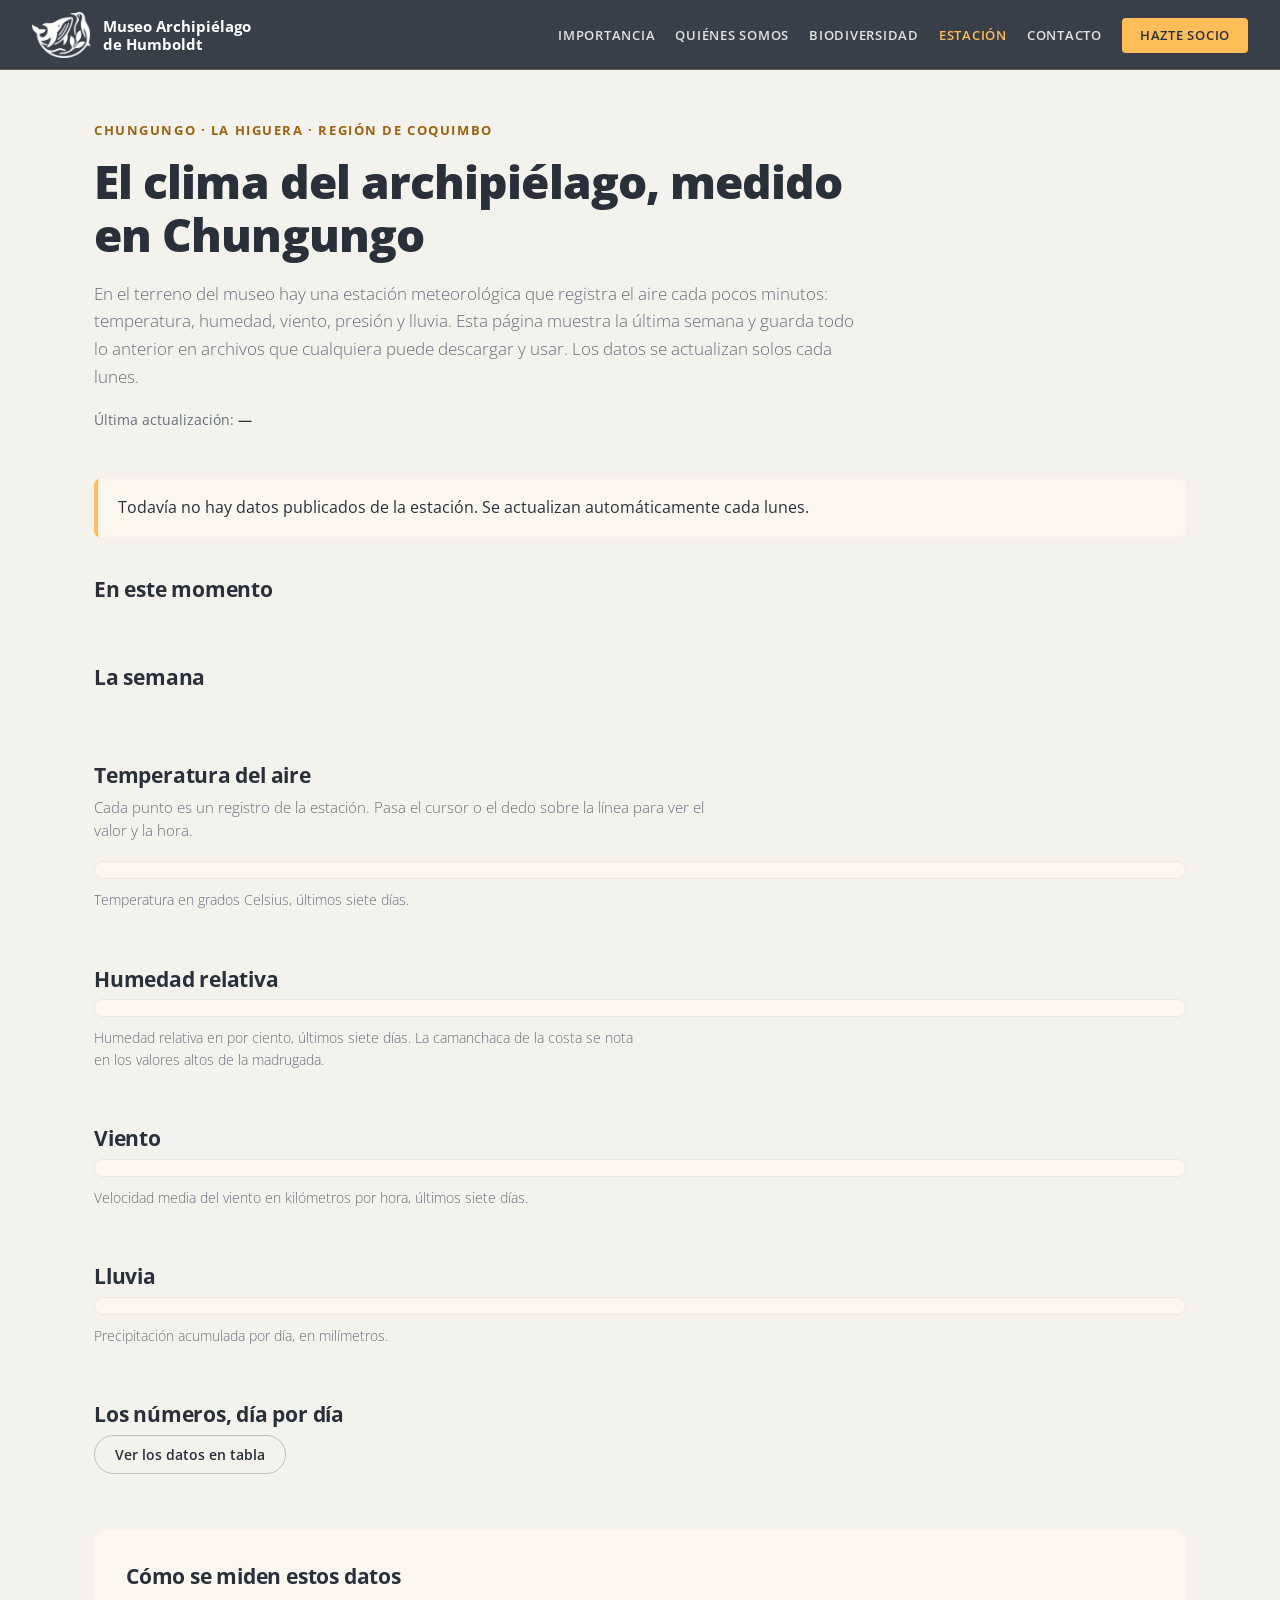
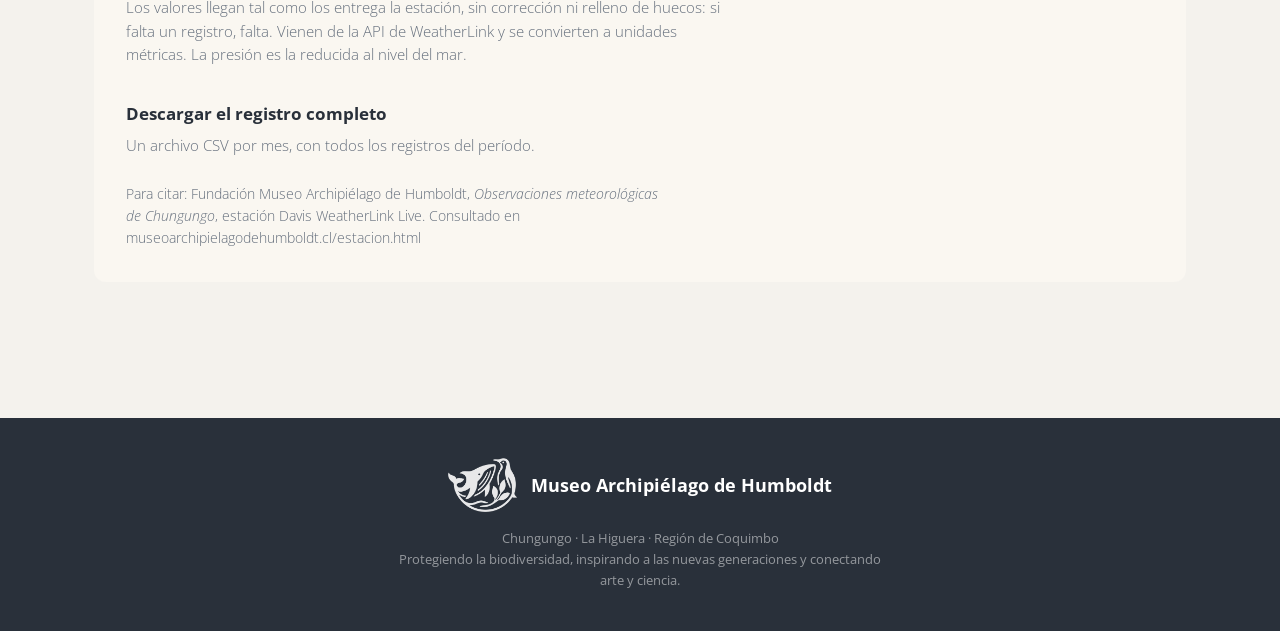
==== estacion.html @ b265d6e9 "Agrega la página de la estación meteorológica con actualización automática Publica los datos de la e" ====
<!doctype html>
<html lang="es">
<head>
  <meta charset="utf-8" />
  <meta name="viewport" content="width=device-width,initial-scale=1" />
  <title>Estación meteorológica — Museo Archipiélago de Humboldt</title>
  <meta name="theme-color" content="#29303A">
  <link rel="canonical" href="https://museoarchipielagodehumboldt.cl/estacion.html">
  <link rel="preconnect" href="https://fonts.googleapis.com">
  <link rel="preconnect" href="https://fonts.gstatic.com" crossorigin>
  <link href="https://fonts.googleapis.com/css2?family=Open+Sans:ital,wght@0,300;0,400;0,600;0,700;0,800;1,400;1,700&display=swap" rel="stylesheet">
  <link rel="stylesheet" href="css/styles.css">
  <link rel="icon" href="/favicon.ico" sizes="any">
  <link rel="icon" type="image/png" href="/images/logo-favicon.png">
  <meta name="description"
  content="Datos meteorológicos de Chungungo, La Higuera: temperatura, humedad, viento y lluvia medidos por la estación del Museo Archipiélago de Humboldt. Registro abierto y descargable.">

  <!-- Open Graph -->
  <meta property="og:title" content="Estación meteorológica · Museo Archipiélago de Humboldt">
  <meta property="og:description" content="Temperatura, humedad, viento y lluvia en Chungungo, actualizados cada semana. Datos abiertos y descargables.">
  <meta property="og:image" content="https://museoarchipielagodehumboldt.cl/images/costa-oleaje.webp">
  <meta property="og:url" content="https://museoarchipielagodehumboldt.cl/estacion.html">
  <meta property="og:type" content="website">
  <meta property="og:locale" content="es_CL">
  <meta property="og:site_name" content="Museo Archipiélago de Humboldt">

  <!-- Datos estructurados: conjunto de datos -->
  <script type="application/ld+json">
  {
    "@context": "https://schema.org",
    "@type": "Dataset",
    "name": "Observaciones meteorológicas de Chungungo, La Higuera",
    "description": "Serie continua de temperatura, humedad, punto de rocío, viento, presión atmosférica y precipitación registrada por la estación Davis WeatherLink Live del Museo Archipiélago de Humboldt.",
    "url": "https://museoarchipielagodehumboldt.cl/estacion.html",
    "temporalCoverage": "2026-11/..",
    "spatialCoverage": {
      "@type": "Place",
      "name": "Chungungo, La Higuera, Región de Coquimbo, Chile",
      "geo": {
        "@type": "GeoCoordinates",
        "latitude": -29.4509444,
        "longitude": -71.2998889
      }
    },
    "variableMeasured": [
      "temperatura del aire", "humedad relativa", "punto de rocío",
      "velocidad y dirección del viento", "presión atmosférica", "precipitación"
    ],
    "creator": {
      "@type": "Organization",
      "name": "Fundación Museo Archipiélago de Humboldt",
      "url": "https://museoarchipielagodehumboldt.cl/"
    },
    "encodingFormat": "text/csv",
    "isAccessibleForFree": true
  }
  </script>
</head>
<body>

  <!-- NAV -->
  <nav>
    <a href="index.html" class="nav-logo">
      <img src="images/logo-blanco.webp" alt="Logo Museo Archipiélago de Humboldt" width="512" height="402" />
      <span class="nav-brand">Museo Archipiélago<br>de Humboldt</span>
    </a>
    <button class="nav-toggle" aria-label="Abrir menú de navegación" aria-expanded="false" aria-controls="nav-links">
      <span></span><span></span><span></span>
    </button>
    <ul class="nav-links" id="nav-links">
      <li><a href="index.html#importancia">Importancia</a></li>
      <li><a href="index.html#quienes-somos">Quiénes somos</a></li>
      <li><a href="index.html#galeria">Biodiversidad</a></li>
      <li><a href="estacion.html" aria-current="page" class="es-activo">Estación</a></li>
      <li><a href="index.html#visita">Contacto</a></li>
      <li class="nav-donate-item"><a href="https://fundacionmuseo.donando.cl/" target="_blank" rel="noopener noreferrer" class="nav-donate">Hazte socio</a></li>
    </ul>
  </nav>

  <main class="est-main">

    <header class="est-encabezado">
      <p class="est-eyebrow">Chungungo · La Higuera · Región de Coquimbo</p>
      <h1>El clima del archipiélago, medido en Chungungo</h1>
      <p class="est-intro">
        En el terreno del museo hay una estación meteorológica que registra el aire
        cada pocos minutos: temperatura, humedad, viento, presión y lluvia. Esta
        página muestra la última semana y guarda todo lo anterior en archivos que
        cualquiera puede descargar y usar. Los datos se actualizan solos cada lunes.
      </p>
      <p class="est-sello">Última actualización: <strong id="est-actualizado">—</strong></p>
    </header>

    <p id="est-aviso" class="est-aviso" hidden></p>

    <!-- AHORA -->
    <section class="est-bloque">
      <h2>En este momento</h2>
      <div class="est-tarjetas" id="est-ahora"></div>
    </section>

    <!-- SEMANA -->
    <section class="est-bloque">
      <h2>La semana</h2>
      <p class="est-periodo" id="est-periodo"></p>
      <div class="est-tarjetas" id="est-semana"></div>
    </section>

    <!-- GRÁFICOS -->
    <section class="est-bloque">
      <h2>Temperatura del aire</h2>
      <p class="est-ayuda">Cada punto es un registro de la estación. Pasa el cursor o el dedo sobre la línea para ver el valor y la hora.</p>
      <figure class="est-figura"><div class="est-grafico" id="est-g-temp"></div>
        <figcaption>Temperatura en grados Celsius, últimos siete días.</figcaption></figure>
    </section>

    <section class="est-bloque">
      <h2>Humedad relativa</h2>
      <figure class="est-figura"><div class="est-grafico" id="est-g-hum"></div>
        <figcaption>Humedad relativa en por ciento, últimos siete días. La camanchaca de la costa se nota en los valores altos de la madrugada.</figcaption></figure>
    </section>

    <section class="est-bloque">
      <h2>Viento</h2>
      <figure class="est-figura"><div class="est-grafico" id="est-g-viento"></div>
        <figcaption>Velocidad media del viento en kilómetros por hora, últimos siete días.</figcaption></figure>
    </section>

    <section class="est-bloque">
      <h2>Lluvia</h2>
      <figure class="est-figura"><div class="est-grafico" id="est-g-lluvia"></div>
        <figcaption>Precipitación acumulada por día, en milímetros.</figcaption></figure>
    </section>

    <!-- TABLA -->
    <section class="est-bloque">
      <h2>Los números, día por día</h2>
      <button type="button" id="est-ver-tabla" class="est-boton" aria-expanded="false"
              aria-controls="est-tabla-envoltura">Ver los datos en tabla</button>
      <div id="est-tabla-envoltura" class="est-tabla-envoltura" hidden>
        <table class="est-tabla">
          <caption>Resumen diario de la última semana</caption>
          <thead>
            <tr>
              <th scope="col">Fecha</th>
              <th scope="col">Mín. (°C)</th>
              <th scope="col">Máx. (°C)</th>
              <th scope="col">Media (°C)</th>
              <th scope="col">Humedad (%)</th>
              <th scope="col">Viento máx. (km/h)</th>
              <th scope="col">Lluvia (mm)</th>
            </tr>
          </thead>
          <tbody id="est-tabla-cuerpo"></tbody>
        </table>
      </div>
    </section>

    <!-- FICHA Y DESCARGAS -->
    <section class="est-bloque est-bloque--ficha">
      <h2>Cómo se miden estos datos</h2>
      <div class="est-ficha" id="est-ficha"></div>
      <p class="est-ayuda">
        Los valores llegan tal como los entrega la estación, sin corrección ni
        relleno de huecos: si falta un registro, falta. Vienen de la API de
        WeatherLink y se convierten a unidades métricas. La presión es la
        reducida al nivel del mar.
      </p>

      <h3 class="est-sub">Descargar el registro completo</h3>
      <p class="est-ayuda">Un archivo CSV por mes, con todos los registros del período.</p>
      <div id="est-descargas"></div>
      <p class="est-cita">
        Para citar: Fundación Museo Archipiélago de Humboldt, <em>Observaciones
        meteorológicas de Chungungo</em>, estación Davis WeatherLink Live.
        Consultado en museoarchipielagodehumboldt.cl/estacion.html
      </p>
    </section>

  </main>

  <!-- FOOTER -->
  <footer>
    <div class="footer-logo">
      <img src="images/logo-blanco.webp" alt="Logo" width="512" height="402" loading="lazy" />
      <span class="footer-brand">Museo Archipiélago de Humboldt</span>
    </div>
    <p>Chungungo · La Higuera · Región de Coquimbo<br>Protegiendo la biodiversidad, inspirando a las nuevas generaciones y conectando arte y ciencia.</p>
  </footer>

  <script src="js/main.js"></script>
  <script src="js/estacion.js"></script>
</body>
</html>
---- css/styles.css ----
:root {
  /* Paleta institucional (ficha técnica de marca)
     --deep    #29303A  azul grafito: fondos oscuros, barra, pie
     --amarillo #FFBD59 acento principal: botones, destacados
     --naranja #F58235  acento secundario
     --verde   #A5C886  acento de apoyo                       */
  --deep: #29303A;
  --ocean: #29303A;
  --ocean-light: #3C4757;
  --seafoam: #FFBD59;          /* acento principal (amarillo) */
  --naranja: #F58235;
  --verde: #A5C886;
  --accent-ink: #9A6413;       /* amarillo oscurecido, legible sobre fondo claro */
  --sand: #FAF7F1;
  --bg: #F4F2ED;
  --text: #29303A;
  --muted: #646E7C;
  --white: #ffffff;
  --maxw: 1140px;
}

* { box-sizing: border-box; margin: 0; padding: 0; }

html { scroll-behavior: smooth; }

body {
  font-family: 'Open Sans', sans-serif;
  background: var(--bg);
  color: var(--text);
  line-height: 1.6;
}

/* ===== NAV ===== */
nav {
  position: fixed;
  top: 0; left: 0; right: 0;
  z-index: 100;
  background: rgba(41,48,58,0.92);
  backdrop-filter: blur(12px);
  -webkit-backdrop-filter: blur(12px);
  padding: 0 32px;
  display: flex;
  align-items: center;
  justify-content: space-between;
  height: 70px;
  border-bottom: 1px solid rgba(255,189,89,0.2);
}

.nav-logo {
  display: flex;
  align-items: center;
  gap: 12px;
  text-decoration: none;
}

.nav-logo img {
  height: 46px;
  width: auto;
  display: block;
}

.nav-brand {
  color: var(--white);
  font-family: 'Open Sans', sans-serif;
  font-size: 15px;
  font-weight: 700;
  line-height: 1.2;
  max-width: 200px;
}

.nav-links {
  display: flex;
  align-items: center;
  gap: 20px;
  list-style: none;
}

.nav-links a {
  color: rgba(255,255,255,0.85);
  text-decoration: none;
  white-space: nowrap;
  font-size: 12.5px;
  font-weight: 600;
  letter-spacing: 0.06em;
  text-transform: uppercase;
  transition: color 0.2s;
}

.nav-links a:hover { color: var(--seafoam); }

.nav-links a.nav-donate {
  background: var(--seafoam);
  color: var(--deep);
  padding: 9px 18px;
  border-radius: 4px;
  transition: background 0.2s, transform 0.2s;
}

.nav-links a.nav-donate:hover {
  background: #FFCE80;
  color: var(--deep);
  transform: translateY(-1px);
}

/* Hamburger toggle (hidden on desktop) */
.nav-toggle {
  display: none;
  flex-direction: column;
  justify-content: center;
  gap: 5px;
  width: 40px;
  height: 40px;
  padding: 8px;
  background: none;
  border: none;
  cursor: pointer;
}

.nav-toggle span {
  display: block;
  width: 100%;
  height: 2px;
  background: var(--white);
  border-radius: 2px;
  transition: transform 0.25s, opacity 0.25s;
}

.nav-toggle.open span:nth-child(1) { transform: translateY(7px) rotate(45deg); }
.nav-toggle.open span:nth-child(2) { opacity: 0; }
.nav-toggle.open span:nth-child(3) { transform: translateY(-7px) rotate(-45deg); }

/* ===== HERO ===== */
.hero {
  min-height: 100vh;
  background-image: url('../images/portada-islote.webp');
  background-size: cover;
  background-position: center center;
  position: relative;
  display: flex;
  align-items: flex-end;
  padding-bottom: 80px;
}

.hero::before {
  content: '';
  position: absolute;
  inset: 0;
  /* Dos capas: una lateral que oscurece el lado del texto y deja ver el mar
     a la derecha, y una inferior que asienta el pie de la portada. */
  background:
    linear-gradient(
      to right,
      rgba(41,48,58,0.80) 0%,
      rgba(41,48,58,0.62) 38%,
      rgba(41,48,58,0.12) 72%,
      rgba(41,48,58,0.05) 100%
    ),
    linear-gradient(
      to bottom,
      rgba(41,48,58,0.45) 0%,
      rgba(41,48,58,0.12) 35%,
      rgba(41,48,58,0.35) 78%,
      rgba(41,48,58,0.80) 100%
    );
}

.hero-content {
  position: relative;
  max-width: var(--maxw);
  margin: 0 auto;
  padding: 0 40px;
  width: 100%;
}

.hero-eyebrow {
  display: inline-flex;
  align-items: center;
  flex-wrap: wrap;
  gap: 8px;
  color: #FFBD59;
  font-size: 14px;
  font-weight: 700;
  letter-spacing: 0.12em;
  text-transform: uppercase;
  margin-bottom: 20px;
  text-shadow: 0 1px 3px rgba(41,48,58,0.7);
}

.hero-eyebrow::before {
  content: '';
  display: block;
  width: 32px;
  height: 1px;
  background: var(--seafoam);
}

.hero h1 {
  font-family: 'Open Sans', sans-serif;
  letter-spacing: -0.015em;
  font-size: clamp(30px, 3.6vw, 50px);
  font-weight: 800;
  color: var(--white);
  line-height: 1.14;
  max-width: 24ch;        /* reparte el titular en líneas parejas */
  text-wrap: balance;
  margin-bottom: 22px;
}

.hero h1 em {
  font-style: italic;
  color: var(--seafoam);
}

.hero-desc {
  font-size: 17px;
  color: rgba(255,255,255,0.85);
  max-width: 46ch;
  margin-bottom: 32px;
  font-weight: 300;
  text-wrap: pretty;
}

.hero-cta {
  display: inline-flex;
  align-items: center;
  gap: 10px;
  background: var(--seafoam);
  color: var(--deep);
  padding: 14px 28px;
  border-radius: 4px;
  text-decoration: none;
  font-weight: 700;
  font-size: 15px;
  letter-spacing: 0.03em;
  transition: background 0.2s, transform 0.2s;
}

.hero-cta:hover {
  background: #FFCE80;
  transform: translateY(-2px);
}

/* ===== SCROLL INDICATOR ===== */
.scroll-hint {
  position: absolute;
  bottom: 28px;
  left: 50%;
  transform: translateX(-50%);
  display: flex;
  flex-direction: column;
  align-items: center;
  gap: 6px;
  color: rgba(255,255,255,0.5);
  font-size: 11px;
  letter-spacing: 0.1em;
  text-transform: uppercase;
  animation: bounce 2s infinite;
}

.scroll-hint svg { opacity: 0.5; }

@keyframes bounce {
  0%, 100% { transform: translateX(-50%) translateY(0); }
  50% { transform: translateX(-50%) translateY(6px); }
}

/* ===== CONTAINER ===== */
.container {
  max-width: var(--maxw);
  margin: 0 auto;
  padding: 0 40px;
}

/* ===== SECTION ===== */
.section {
  padding: 80px 0;
}

.section-label {
  display: inline-flex;
  align-items: center;
  gap: 8px;
  color: var(--accent-ink);
  font-size: 11px;
  font-weight: 700;
  letter-spacing: 0.15em;
  text-transform: uppercase;
  margin-bottom: 14px;
}

.section-label::before {
  content: '';
  display: block;
  width: 24px;
  height: 2px;
  background: var(--seafoam);
}

h2 {
  font-family: 'Open Sans', sans-serif;
  font-size: clamp(28px, 3.5vw, 44px);
  font-weight: 800;
  letter-spacing: -0.015em;
  color: var(--ocean);
  margin-bottom: 20px;
  line-height: 1.15;
}

.section-intro {
  font-size: 18px;
  color: var(--muted);
  max-width: 640px;
  margin-bottom: 48px;
  font-weight: 300;
  line-height: 1.75;
}

/* ===== CARDS GRID ===== */
.cards {
  display: grid;
  grid-template-columns: repeat(auto-fit, minmax(280px, 1fr));
  gap: 24px;
}

.card {
  background: var(--white);
  border-radius: 8px;
  padding: 28px;
  box-shadow: 0 2px 16px rgba(41,48,58,0.07);
  border-left: 3px solid var(--seafoam);
  transition: transform 0.2s, box-shadow 0.2s;
}

.card:hover {
  transform: translateY(-4px);
  box-shadow: 0 8px 32px rgba(41,48,58,0.12);
}

.card-icon {
  font-size: 32px;
  margin-bottom: 12px;
}

.card h3 {
  font-family: 'Open Sans', sans-serif;
  font-size: 18px;
  color: var(--ocean);
  margin-bottom: 10px;
}

.card p {
  font-size: 15px;
  color: var(--muted);
  line-height: 1.65;
}

/* ===== ALT SECTION BG ===== */
.section-alt {
  background: var(--deep);
  color: var(--white);
}

.section-alt h2 { color: var(--white); }
.section-alt .section-intro { color: rgba(255,255,255,0.7); }
.section-alt .section-label { color: var(--seafoam); }

.section-alt .card {
  background: rgba(255,255,255,0.05);
  border-color: rgba(255,189,89,0.5);
}

.section-alt .card h3 { color: var(--seafoam); }
.section-alt .card p { color: rgba(255,255,255,0.7); }

/* ===== VIDEO EMBED ===== */
.video-wrap {
  width: 100%;
  max-width: 860px;
  margin: 0 auto;
  border-radius: 10px;
  overflow: hidden;
  box-shadow: 0 8px 32px rgba(41,48,58,0.15);
}

.video-wrap video {
  display: block;
  width: 100%;
  height: auto;
  aspect-ratio: 16 / 9;
  background: var(--deep);
}

/* ===== PANORAMA IMAGE ===== */
.panorama-wrap {
  width: 100%;
  height: 360px;
  overflow: hidden;
  border-radius: 10px;
  margin: 48px 0;
}

.panorama-wrap img {
  width: 100%;
  height: 100%;
  object-fit: cover;
  object-position: center;
}

/* ===== IMPACT SPLIT ===== */
.impact-grid {
  display: grid;
  grid-template-columns: 1fr 1fr 1fr;
  gap: 1px;
  background: rgba(41,48,58,0.1);
  border-radius: 10px;
  overflow: hidden;
}

.impact-item {
  background: var(--white);
  padding: 40px 32px;
  text-align: center;
}

.impact-label {
  font-size: 14px;
  font-weight: 600;
  color: var(--ocean);
  letter-spacing: 0.05em;
  text-transform: uppercase;
}

.impact-desc {
  font-size: 13px;
  color: var(--muted);
  margin-top: 8px;
}

/* ===== ACTIVITIES ===== */
.activities-list {
  list-style: none;
  display: grid;
  grid-template-columns: repeat(auto-fit, minmax(300px, 1fr));
  gap: 16px;
}

.activities-list li {
  display: flex;
  align-items: flex-start;
  gap: 16px;
  background: var(--white);
  border-radius: 8px;
  padding: 20px 24px;
  box-shadow: 0 2px 12px rgba(41,48,58,0.06);
  transition: transform 0.2s;
}

.activities-list li:hover { transform: translateX(4px); }

.act-num {
  flex-shrink: 0;
  width: 36px;
  height: 36px;
  background: var(--ocean);
  color: var(--white);
  border-radius: 50%;
  display: flex;
  align-items: center;
  justify-content: center;
  font-size: 14px;
  font-weight: 700;
}

.act-text strong {
  display: block;
  font-size: 15px;
  color: var(--ocean);
  margin-bottom: 4px;
}

.act-text span {
  font-size: 13px;
  color: var(--muted);
}

/* ===== GALLERY ===== */
/* Grilla pareja: con fotos verticales y horizontales mezcladas, el
   maquetado en columnas dejaba columnas vacías y tarjetas larguísimas.
   Cada tarjeta ocupa el mismo recuadro y la foto se recorta al centro. */
.gallery-grid {
  display: grid;
  grid-template-columns: repeat(3, 1fr);
  gap: 16px;
}

.gallery-item {
  border-radius: 8px;
  overflow: hidden;
  cursor: pointer;
  position: relative;
  aspect-ratio: 4 / 3;
}

.gallery-item img {
  width: 100%;
  height: 100%;
  object-fit: cover;
  display: block;
  transition: transform 0.4s ease;
}

.gallery-item:hover img {
  transform: scale(1.04);
}

.gallery-overlay {
  position: absolute;
  inset: 0;
  background: linear-gradient(to top, rgba(41,48,58,0.8) 0%, transparent 50%);
  opacity: 0;
  transition: opacity 0.3s;
  display: flex;
  align-items: flex-end;
  padding: 16px;
}

.gallery-item:hover .gallery-overlay {
  opacity: 1;
}

.gallery-caption {
  color: var(--white);
  font-size: 13px;
  font-weight: 600;
  line-height: 1.3;
}

/* ===== LIGHTBOX ===== */
.lightbox {
  position: fixed;
  inset: 0;
  z-index: 1000;
  background: rgba(41,48,58,0.97);
  display: flex;
  align-items: center;
  justify-content: center;
  opacity: 0;
  pointer-events: none;
  transition: opacity 0.3s;
}

.lightbox.active {
  opacity: 1;
  pointer-events: all;
}

.lightbox img {
  max-width: 92vw;
  max-height: 90vh;
  object-fit: contain;
  border-radius: 4px;
}

.lightbox-close {
  position: absolute;
  top: 20px; right: 28px;
  color: rgba(255,255,255,0.7);
  font-size: 32px;
  cursor: pointer;
  background: none;
  border: none;
  line-height: 1;
  transition: color 0.2s;
}

.lightbox-close:hover { color: var(--white); }

/* ===== VISIT ===== */
.support-banner {
  display: flex;
  align-items: center;
  justify-content: space-between;
  gap: 24px;
  background: var(--ocean);
  border-radius: 10px;
  padding: 32px 36px;
  margin-bottom: 32px;
  box-shadow: 0 4px 24px rgba(41,48,58,0.16);
}

.support-text h3 {
  font-family: 'Open Sans', sans-serif;
  font-size: 20px;
  color: var(--white);
  margin-bottom: 8px;
}

.support-text p {
  color: rgba(255,255,255,0.82);
  font-size: 15px;
  max-width: 480px;
}

.support-cta {
  display: inline-flex;
  align-items: center;
  gap: 10px;
  background: var(--seafoam);
  color: var(--deep);
  padding: 14px 26px;
  border-radius: 4px;
  text-decoration: none;
  font-weight: 700;
  font-size: 15px;
  letter-spacing: 0.03em;
  white-space: nowrap;
  transition: background 0.2s, transform 0.2s;
}

.support-cta:hover {
  background: #FFCE80;
  transform: translateY(-2px);
}

.visit-grid {
  display: grid;
  grid-template-columns: 1fr 1fr;
  gap: 32px;
}

.visit-card {
  background: var(--white);
  border-radius: 10px;
  padding: 36px;
  box-shadow: 0 4px 24px rgba(41,48,58,0.08);
}

.visit-card h3 {
  font-family: 'Open Sans', sans-serif;
  font-size: 20px;
  color: var(--ocean);
  margin-bottom: 16px;
}

.visit-card p, .visit-card address {
  font-style: normal;
  font-size: 15px;
  color: var(--muted);
  line-height: 1.7;
}

.contact-link {
  display: inline-flex;
  align-items: center;
  gap: 6px;
  color: var(--accent-ink);
  text-decoration: none;
  font-weight: 700;
  font-size: 15px;
  margin-top: 8px;
  transition: color 0.2s;
}

.contact-link:hover { color: var(--naranja); }

.map-wrap {
  margin-top: 20px;
  border-radius: 10px;
  overflow: hidden;
  box-shadow: 0 2px 12px rgba(41,48,58,0.12);
}

.map-wrap iframe {
  display: block;
  width: 100%;
  aspect-ratio: 4 / 3;
  border: 0;
}

/* ===== FOOTER ===== */
footer {
  background: var(--deep);
  color: rgba(255,255,255,0.5);
  padding: 40px;
  text-align: center;
}

footer .footer-logo {
  display: flex;
  align-items: center;
  justify-content: center;
  gap: 14px;
  margin-bottom: 16px;
}

footer img {
  height: 54px;
  width: auto;
  opacity: 0.9;
}

footer .footer-brand {
  font-family: 'Open Sans', sans-serif;
  color: var(--white);
  font-size: 18px;
  font-weight: 700;
}

footer p {
  font-size: 13px;
  max-width: 500px;
  margin: 0 auto;
}

/* ===== DIVIDER ===== */
.wave-divider {
  height: 60px;
  background: linear-gradient(to bottom right, var(--deep) 49%, #F4F2ED 50%);
}

/* ===== IMPACT ICON ===== */
.impact-icon {
  font-size: 36px;
  margin-bottom: 12px;
}

/* ===== SECTION BG OVERRIDES ===== */
.section--light {
  background: #EAE7E0;
  padding-top: 60px;
  padding-bottom: 60px;
}

.section--visit {
  background: #EAE7E0;
  padding-top: 60px;
  padding-bottom: 80px;
}

@media (max-width: 768px) {
  .nav-toggle { display: flex; }
  nav .nav-links {
    position: fixed;
    top: 70px;
    left: 0;
    right: 0;
    flex-direction: column;
    gap: 0;
    background: rgba(41,48,58,0.98);
    -webkit-backdrop-filter: blur(12px);
    backdrop-filter: blur(12px);
    border-bottom: 1px solid rgba(255,189,89,0.2);
    padding: 8px 0;
    transform: translateY(-120%);
    transition: transform 0.3s ease;
    max-height: calc(100vh - 70px);
    overflow-y: auto;
  }
  nav .nav-links.open { transform: translateY(0); }
  .nav-links li { width: 100%; }
  .nav-links a {
    display: block;
    padding: 14px 32px;
    font-size: 14px;
  }
  .nav-links li.nav-donate-item {
    display: flex;
    justify-content: center;
    padding: 12px 32px 16px;
  }
  .nav-links a.nav-donate {
    display: inline-flex;
    align-items: center;
    padding: 10px 24px;
  }
  .gallery-grid { grid-template-columns: repeat(2, 1fr); }
  .visit-grid { grid-template-columns: 1fr; }
  .impact-grid { grid-template-columns: 1fr; }
  .hero { padding-bottom: 60px; }
  .support-banner {
    flex-direction: column;
    align-items: flex-start;
    padding: 28px;
  }
  .support-cta { width: 100%; justify-content: center; }
}

@media (max-width: 768px) {
  .hero::before {
    background: linear-gradient(
      to bottom,
      rgba(41,48,58,0.55) 0%,
      rgba(41,48,58,0.42) 30%,
      rgba(41,48,58,0.70) 70%,
      rgba(41,48,58,0.92) 100%
    );
  }
}

@media (max-width: 480px) {
  .gallery-grid { grid-template-columns: 1fr; }
  .container { padding: 0 20px; }
  .hero-content { padding: 0 24px; }
  .hero-eyebrow {
    font-size: 12.5px;
    letter-spacing: 0.08em;
  }
  .hero-eyebrow::before { display: none; }
}

@media (prefers-reduced-motion: reduce) {
  html { scroll-behavior: auto; }
  *, *::before, *::after {
    animation-duration: 0.01ms !important;
    animation-iteration-count: 1 !important;
    transition-duration: 0.01ms !important;
  }
}


/* ===== APARICIÓN AL HACER SCROLL =====
   Los elementos con .reveal entran con un desplazamiento corto cuando
   asoman en pantalla. main.js les pone .is-visible vía IntersectionObserver.
   Si el sistema pide menos movimiento, el bloque final de este archivo
   neutraliza la transición y todo queda visible de entrada. */
.reveal {
  opacity: 0;
  transform: translateY(18px);
  transition: opacity 0.6s ease, transform 0.6s cubic-bezier(0.22, 0.61, 0.36, 1);
}

.reveal.is-visible {
  opacity: 1;
  transform: none;
}

/* Escalonado dentro de una misma fila de tarjetas */
.reveal-delay-1 { transition-delay: 0.08s; }
.reveal-delay-2 { transition-delay: 0.16s; }

/* La portada entra sola al cargar, sin esperar scroll */
.hero-content > * {
  animation: hero-in 0.8s cubic-bezier(0.22, 0.61, 0.36, 1) both;
}
.hero-eyebrow { animation-delay: 0.05s; }
.hero h1      { animation-delay: 0.15s; }
.hero-desc    { animation-delay: 0.28s; }
.hero-cta     { animation-delay: 0.40s; }

@keyframes hero-in {
  from { opacity: 0; transform: translateY(16px); }
  to   { opacity: 1; transform: none; }
}

@media (prefers-reduced-motion: reduce) {
  .reveal { opacity: 1; transform: none; }
  .hero-content > * { animation: none; }
}

/* ===== FRANJA DE DONACIÓN (bajo la portada) ===== */
.donate-strip {
  background: var(--seafoam);
  color: var(--deep);
}

.donate-strip-inner {
  display: flex;
  align-items: center;
  justify-content: space-between;
  gap: 24px;
  padding-top: 20px;
  padding-bottom: 20px;
}

.donate-strip-text {
  font-size: 15.5px;
  line-height: 1.5;
  max-width: 70ch;
}

.donate-strip-text strong { font-weight: 700; }

.donate-strip-cta {
  display: inline-flex;
  align-items: center;
  gap: 9px;
  flex-shrink: 0;
  background: var(--deep);
  color: var(--white);
  padding: 12px 24px;
  border-radius: 4px;
  text-decoration: none;
  font-weight: 700;
  font-size: 15px;
  white-space: nowrap;
  transition: background 0.2s, transform 0.2s;
}

.donate-strip-cta:hover {
  background: #3C4757;
  transform: translateY(-1px);
}

/* ===== BOTONES DE LA PORTADA ===== */
.hero-actions {
  display: flex;
  flex-wrap: wrap;
  gap: 12px;
  align-items: center;
}

.hero-cta--ghost {
  background: transparent;
  color: var(--white);
  border: 1px solid rgba(255,255,255,0.45);
}

.hero-cta--ghost:hover {
  background: rgba(255,255,255,0.12);
  color: var(--white);
}

/* ===== SECCIONES PLEGABLES ===== */
.section-h2 { margin-bottom: 0; }

.section-toggle {
  display: flex;
  align-items: center;
  justify-content: space-between;
  gap: 16px;
  width: 100%;
  padding: 10px 0 16px;
  background: none;
  border: none;
  border-bottom: 1px solid rgba(41,48,58,0.14);
  cursor: pointer;
  text-align: left;
  color: inherit;
  font: inherit;
  font-family: 'Open Sans', sans-serif;
  font-size: clamp(22px, 2.6vw, 34px);
  font-weight: 800;
  letter-spacing: -0.015em;
  line-height: 1.2;
  color: var(--ocean);
  transition: color 0.2s;
}

.section-toggle:hover { color: var(--accent-ink); }

.section-toggle:focus-visible {
  outline: 2px solid var(--seafoam);
  outline-offset: 3px;
}

.section-chevron {
  flex-shrink: 0;
  color: var(--accent-ink);
  transition: transform 0.3s ease;
}

.section-toggle[aria-expanded="true"] .section-chevron { transform: rotate(180deg); }

/* El despliegue usa grid-template-rows para animar sin alto fijo */
.section-body {
  display: grid;
  grid-template-rows: 0fr;
  transition: grid-template-rows 0.35s ease;
}

.section-body.is-open { grid-template-rows: 1fr; }

.section-body-inner {
  overflow: hidden;
  min-height: 0;
  padding-top: 0;
}

.section-body.is-open > .section-body-inner { padding-top: 28px; }

/* En las secciones oscuras el título y la línea cambian de color */
.section-alt .section-toggle {
  color: var(--white);
  border-bottom-color: rgba(255,255,255,0.18);
}

.section-alt .section-toggle:hover { color: var(--seafoam); }
.section-alt .section-chevron { color: var(--seafoam); }

/* Los íconos de tarjeta pasan de emoji a trazo fino */
.card-icon svg, .impact-icon svg {
  width: 30px;
  height: 30px;
  color: var(--accent-ink);
}

.section-alt .card-icon svg { color: var(--seafoam); }

@media (max-width: 768px) {
  .donate-strip-inner {
    flex-direction: column;
    align-items: flex-start;
    gap: 14px;
  }
  .donate-strip-cta { width: 100%; justify-content: center; }
  .hero-actions { gap: 10px; }
  .hero-actions .hero-cta { width: 100%; justify-content: center; }
}

/* Una sección cerrada no necesita el mismo aire que una abierta */
.section:has(.section-body:not(.is-open)) {
  padding-top: 34px;
  padding-bottom: 34px;
}

/* ===== SECCIONES OSCURAS: elementos que antes solo existían en claro ===== */
.section-alt .activities-list li {
  background: rgba(255,255,255,0.05);
  box-shadow: none;
  border: 1px solid rgba(255,255,255,0.08);
}

.section-alt .act-num {
  background: var(--seafoam);
  color: var(--deep);
}

.section-alt .act-text strong { color: var(--white); }
.section-alt .act-text span { color: rgba(255,255,255,0.68); }

.section-alt .impact-grid { background: rgba(255,255,255,0.09); }

.section-alt .impact-item { background: var(--deep); }
.section-alt .impact-label { color: var(--white); }
.section-alt .impact-desc { color: rgba(255,255,255,0.68); }
.section-alt .impact-icon svg { color: var(--seafoam); }

.section-alt .gallery-item { border: 1px solid rgba(255,255,255,0.08); }

/* El video sobre fondo oscuro no necesita la sombra clara */
.section-alt .video-wrap { box-shadow: 0 8px 32px rgba(0,0,0,0.35); }

/* Separación entre dos secciones oscuras seguidas: una línea tenue
   en vez del corte duro que deja el mismo color de fondo */
.section-alt + .section-alt { border-top: 1px solid rgba(255,255,255,0.07); }

/* El divisor de ola iba de oscuro a claro; entre oscuras, sobra */
.section-alt + .wave-divider { display: none; }

/* ===== VIDEO VERTICAL ===== */
.video-vertical {
  max-width: 340px;
  margin: 28px auto 0;
}

.video-vertical video {
  display: block;
  width: 100%;
  height: auto;
  aspect-ratio: 9 / 16;
  background: #000;
  border-radius: 10px;
  box-shadow: 0 8px 32px rgba(0,0,0,0.35);
}

.video-pie {
  margin-top: 10px;
  text-align: center;
  font-size: 13px;
  color: rgba(255,255,255,0.6);
}

/* ===== CARRUSEL DE LA GALERÍA ===== */
.carousel {
  position: relative;
  display: flex;
  align-items: center;
  gap: 10px;
}

/* La pista se desplaza en horizontal con anclaje; cada foto es una
   diapositiva. Sin JS sigue funcionando: se arrastra con el dedo. */
.carousel .gallery-grid {
  display: grid;
  grid-auto-flow: column;
  grid-auto-columns: calc((100% - 32px) / 3);
  gap: 16px;
  overflow-x: auto;
  scroll-snap-type: x mandatory;
  scroll-behavior: smooth;
  padding-bottom: 6px;
  scrollbar-width: none;
}

.carousel .gallery-grid::-webkit-scrollbar { display: none; }

.carousel .gallery-item {
  scroll-snap-align: start;
  aspect-ratio: 4 / 3;
}

.carousel-nav {
  flex-shrink: 0;
  width: 42px;
  height: 42px;
  border-radius: 50%;
  border: 1px solid rgba(255,255,255,0.22);
  background: rgba(255,255,255,0.08);
  color: var(--white);
  display: flex;
  align-items: center;
  justify-content: center;
  cursor: pointer;
  transition: background 0.2s, opacity 0.2s, border-color 0.2s;
}

.carousel-nav:hover {
  background: var(--seafoam);
  border-color: var(--seafoam);
  color: var(--deep);
}

.carousel-nav:focus-visible {
  outline: 2px solid var(--seafoam);
  outline-offset: 3px;
}

.carousel-nav[disabled] {
  opacity: 0.3;
  cursor: default;
}

.carousel-nav[disabled]:hover {
  background: rgba(255,255,255,0.08);
  border-color: rgba(255,255,255,0.22);
  color: var(--white);
}

.carousel-hint {
  margin-top: 14px;
  font-size: 12.5px;
  letter-spacing: 0.03em;
  color: rgba(255,255,255,0.5);
}

@media (max-width: 768px) {
  .carousel .gallery-grid { grid-auto-columns: calc((100% - 16px) / 2); }
  .carousel-nav { display: none; }   /* en táctil se desliza con el dedo */
  .video-vertical { max-width: 280px; }
}

@media (max-width: 480px) {
  .carousel .gallery-grid { grid-auto-columns: 100%; }
}

/* ===== ESTACIÓN METEOROLÓGICA (estacion.html) =====
   Colores de las series: --serie-aire (naranja de marca oscurecido) y
   --serie-agua (azul mar). El par está validado para contraste sobre el
   fondo claro y para daltonismo; si se cambia uno, revisar el otro. */
:root {
  --serie-aire: #C9611C;
  --serie-agua: #0E78AD;
}

.est-main {
  max-width: var(--maxw);
  margin: 0 auto;
  padding: 120px 24px 80px;
}

.est-encabezado { max-width: 760px; margin-bottom: 48px; }
.est-eyebrow {
  color: var(--accent-ink);
  font-weight: 700;
  font-size: .82rem;
  letter-spacing: .12em;
  text-transform: uppercase;
  margin-bottom: 14px;
}
.est-encabezado h1 {
  font-size: clamp(1.9rem, 4.2vw, 2.9rem);
  font-weight: 800;
  letter-spacing: -.02em;
  line-height: 1.15;
  margin-bottom: 18px;
}
.est-intro { font-size: 1.08rem; color: var(--muted); font-weight: 300; }
.est-sello { margin-top: 18px; font-size: .9rem; color: var(--muted); }
.est-sello strong { color: var(--text); font-weight: 600; }

.est-aviso {
  background: var(--sand);
  border-left: 4px solid var(--seafoam);
  padding: 16px 20px;
  border-radius: 6px;
  color: var(--text);
  margin-bottom: 40px;
}

.est-bloque { margin-bottom: 56px; }
.est-bloque h2 {
  font-size: 1.32rem;
  font-weight: 700;
  letter-spacing: -.01em;
  margin-bottom: 8px;
}
.est-sub { font-size: 1.05rem; font-weight: 700; margin: 34px 0 6px; }
.est-ayuda, .est-periodo {
  color: var(--muted);
  font-size: .92rem;
  font-weight: 300;
  margin-bottom: 18px;
  max-width: 68ch;
}

/* Tarjetas de valores */
.est-tarjetas {
  display: grid;
  grid-template-columns: repeat(auto-fit, minmax(170px, 1fr));
  gap: 14px;
  margin-top: 6px;
}
.est-tarjeta {
  background: var(--sand);
  border: 1px solid rgba(41,48,58,.08);
  border-radius: 10px;
  padding: 18px 20px;
  display: flex;
  flex-direction: column;
  gap: 4px;
}
.est-tarjeta-et {
  font-size: .78rem;
  font-weight: 600;
  letter-spacing: .06em;
  text-transform: uppercase;
  color: var(--muted);
}
.est-tarjeta-val {
  font-size: 1.85rem;
  font-weight: 700;
  letter-spacing: -.02em;
  line-height: 1.1;
}
.est-tarjeta-det { font-size: .85rem; color: var(--muted); font-weight: 300; }

/* Gráficos */
.est-figura { margin: 0; }
.est-grafico {
  position: relative;
  background: var(--sand);
  border: 1px solid rgba(41,48,58,.08);
  border-radius: 10px;
  padding: 12px 8px 4px;
}
.est-svg { display: block; width: 100%; height: auto; font-family: 'Open Sans', sans-serif; }
.est-figura figcaption {
  font-size: .85rem;
  color: var(--muted);
  font-weight: 300;
  margin-top: 10px;
  max-width: 68ch;
}
.est-grid { stroke: rgba(41,48,58,.10); stroke-width: 1; }
.est-eje { stroke: rgba(41,48,58,.28); stroke-width: 1; }
.est-tick { fill: var(--muted); font-size: 12px; font-weight: 400; }
.est-valor { fill: var(--text); font-size: 12px; font-weight: 600; }
.est-nota-svg { fill: var(--muted); font-size: 14px; font-weight: 300; }
.est-vacio { color: var(--muted); font-weight: 300; padding: 28px 12px; }
.est-captura { cursor: crosshair; }

.est-globo {
  position: absolute;
  transform: translate(-50%, -100%);
  background: var(--deep);
  color: var(--white);
  padding: 7px 11px;
  border-radius: 7px;
  font-size: .82rem;
  line-height: 1.35;
  pointer-events: none;
  white-space: nowrap;
  box-shadow: 0 6px 18px rgba(41,48,58,.22);
  z-index: 5;
}
.est-globo strong { display: block; font-weight: 700; }
.est-globo span { color: rgba(255,255,255,.72); font-weight: 300; }

/* Tabla */
.est-boton {
  font-family: inherit;
  font-size: .9rem;
  font-weight: 600;
  color: var(--deep);
  background: transparent;
  border: 1.5px solid rgba(41,48,58,.25);
  border-radius: 999px;
  padding: 9px 20px;
  cursor: pointer;
  transition: border-color .2s, background .2s;
}
.est-boton:hover { border-color: var(--accent-ink); background: var(--sand); }
.est-tabla-envoltura { overflow-x: auto; margin-top: 20px; }
.est-tabla {
  width: 100%;
  border-collapse: collapse;
  font-size: .9rem;
  min-width: 620px;
}
.est-tabla caption {
  text-align: left;
  color: var(--muted);
  font-size: .85rem;
  font-weight: 300;
  padding-bottom: 10px;
}
.est-tabla th, .est-tabla td {
  padding: 9px 12px;
  text-align: right;
  border-bottom: 1px solid rgba(41,48,58,.1);
}
.est-tabla thead th {
  text-align: right;
  font-weight: 600;
  font-size: .8rem;
  color: var(--muted);
  text-transform: uppercase;
  letter-spacing: .04em;
}
.est-tabla tbody th { text-align: left; font-weight: 600; }

/* Ficha técnica y descargas */
.est-bloque--ficha {
  background: var(--sand);
  border-radius: 12px;
  padding: 34px 32px;
}
.est-ficha dl {
  display: grid;
  grid-template-columns: minmax(140px, 200px) 1fr;
  gap: 8px 20px;
  font-size: .92rem;
  margin-bottom: 20px;
}
.est-ficha dt { font-weight: 600; color: var(--muted); }
.est-ficha dd { font-weight: 300; }
.est-archivos { list-style: none; display: flex; flex-wrap: wrap; gap: 10px; }
.est-archivos a {
  display: inline-block;
  background: var(--white);
  border: 1px solid rgba(41,48,58,.14);
  border-radius: 8px;
  padding: 8px 16px;
  font-size: .88rem;
  font-weight: 600;
  color: var(--accent-ink);
  text-decoration: none;
}
.est-archivos a:hover { border-color: var(--accent-ink); }
.est-cita {
  margin-top: 26px;
  font-size: .85rem;
  color: var(--muted);
  font-weight: 300;
  max-width: 68ch;
}

.nav-links a.es-activo { color: var(--seafoam); }

@media (max-width: 768px) {
  .est-main { padding: 100px 18px 60px; }
  .est-bloque { margin-bottom: 44px; }
  .est-bloque--ficha { padding: 26px 20px; }
  .est-ficha dl { grid-template-columns: 1fr; gap: 2px; }
  .est-ficha dd { margin-bottom: 10px; }
  .est-tarjeta-val { font-size: 1.6rem; }
}

/* En pantallas angostas el SVG se reduce mucho: los rótulos van en unidades
   del viewBox, así que se agrandan ahí para que sigan siendo legibles. */
@media (max-width: 620px) {
  .est-tick { font-size: 21px; }
  .est-valor { font-size: 21px; }
  .est-nota-svg { font-size: 24px; }
}
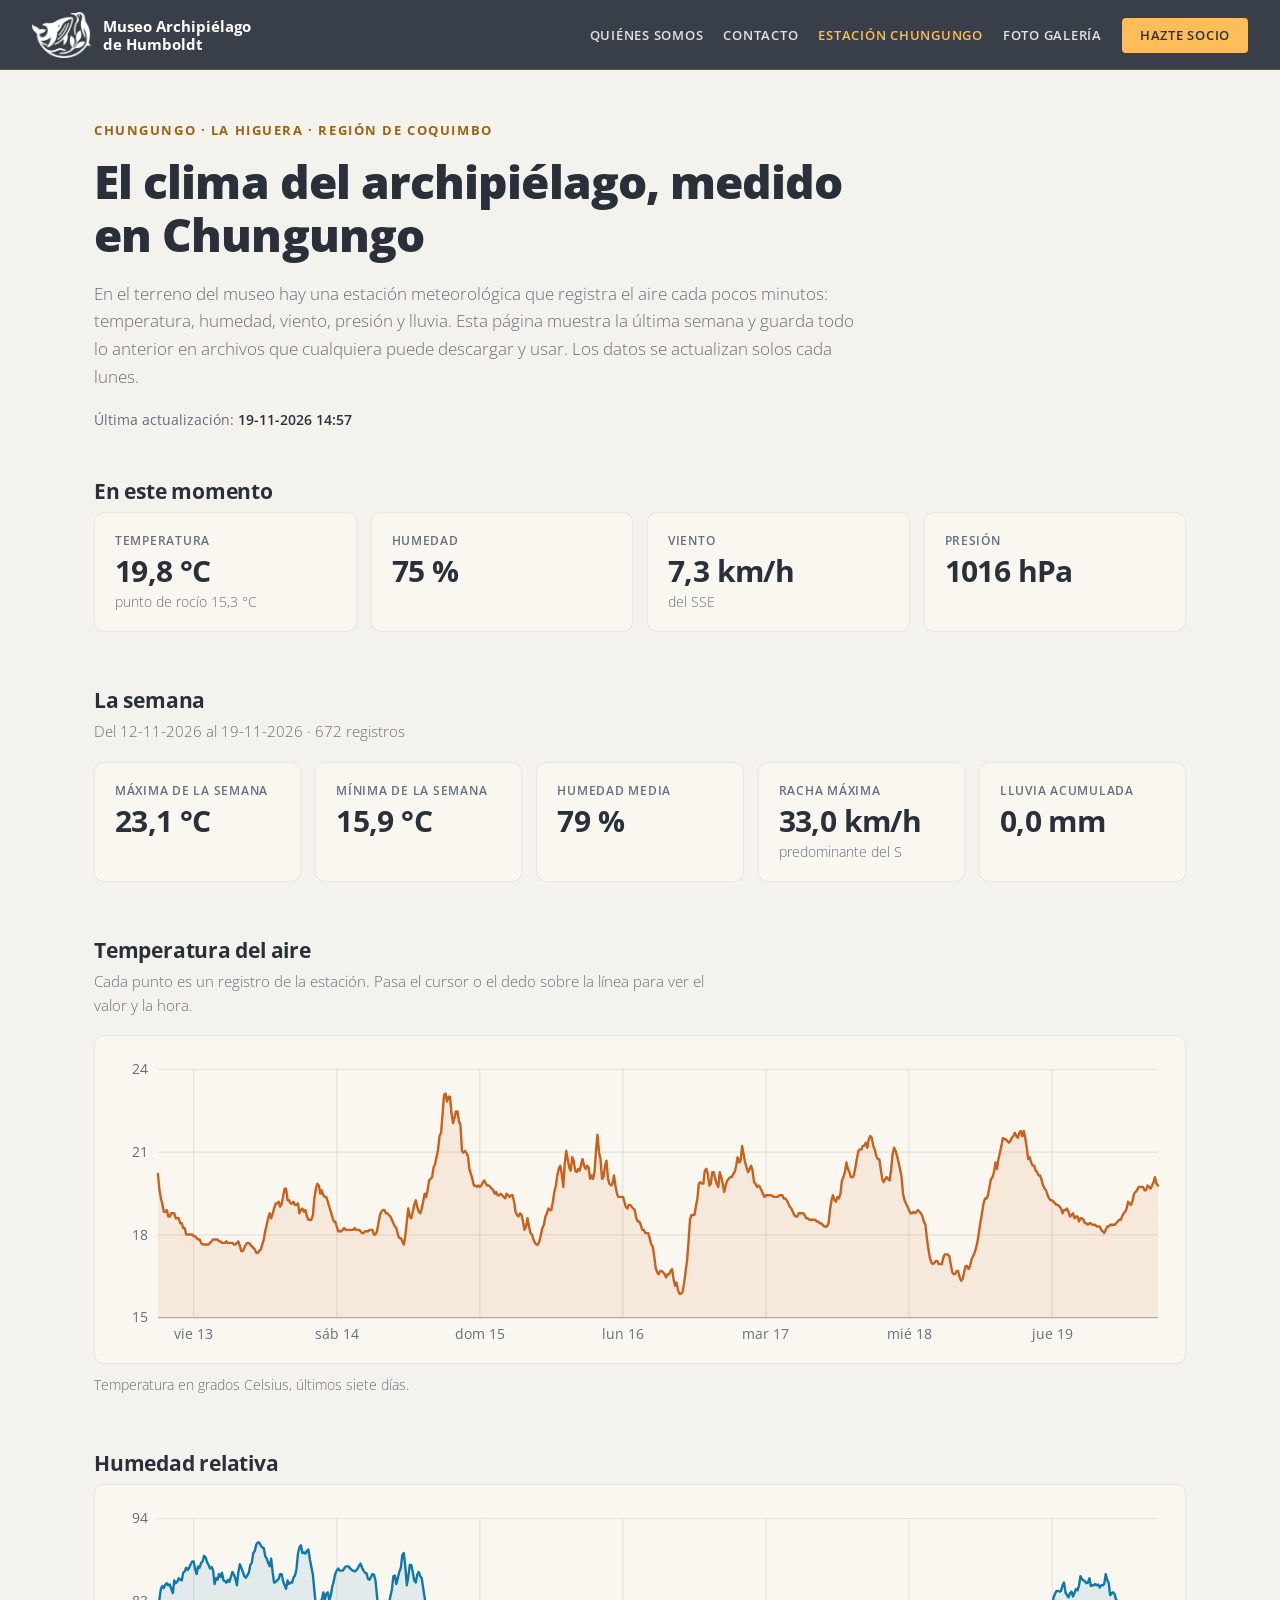
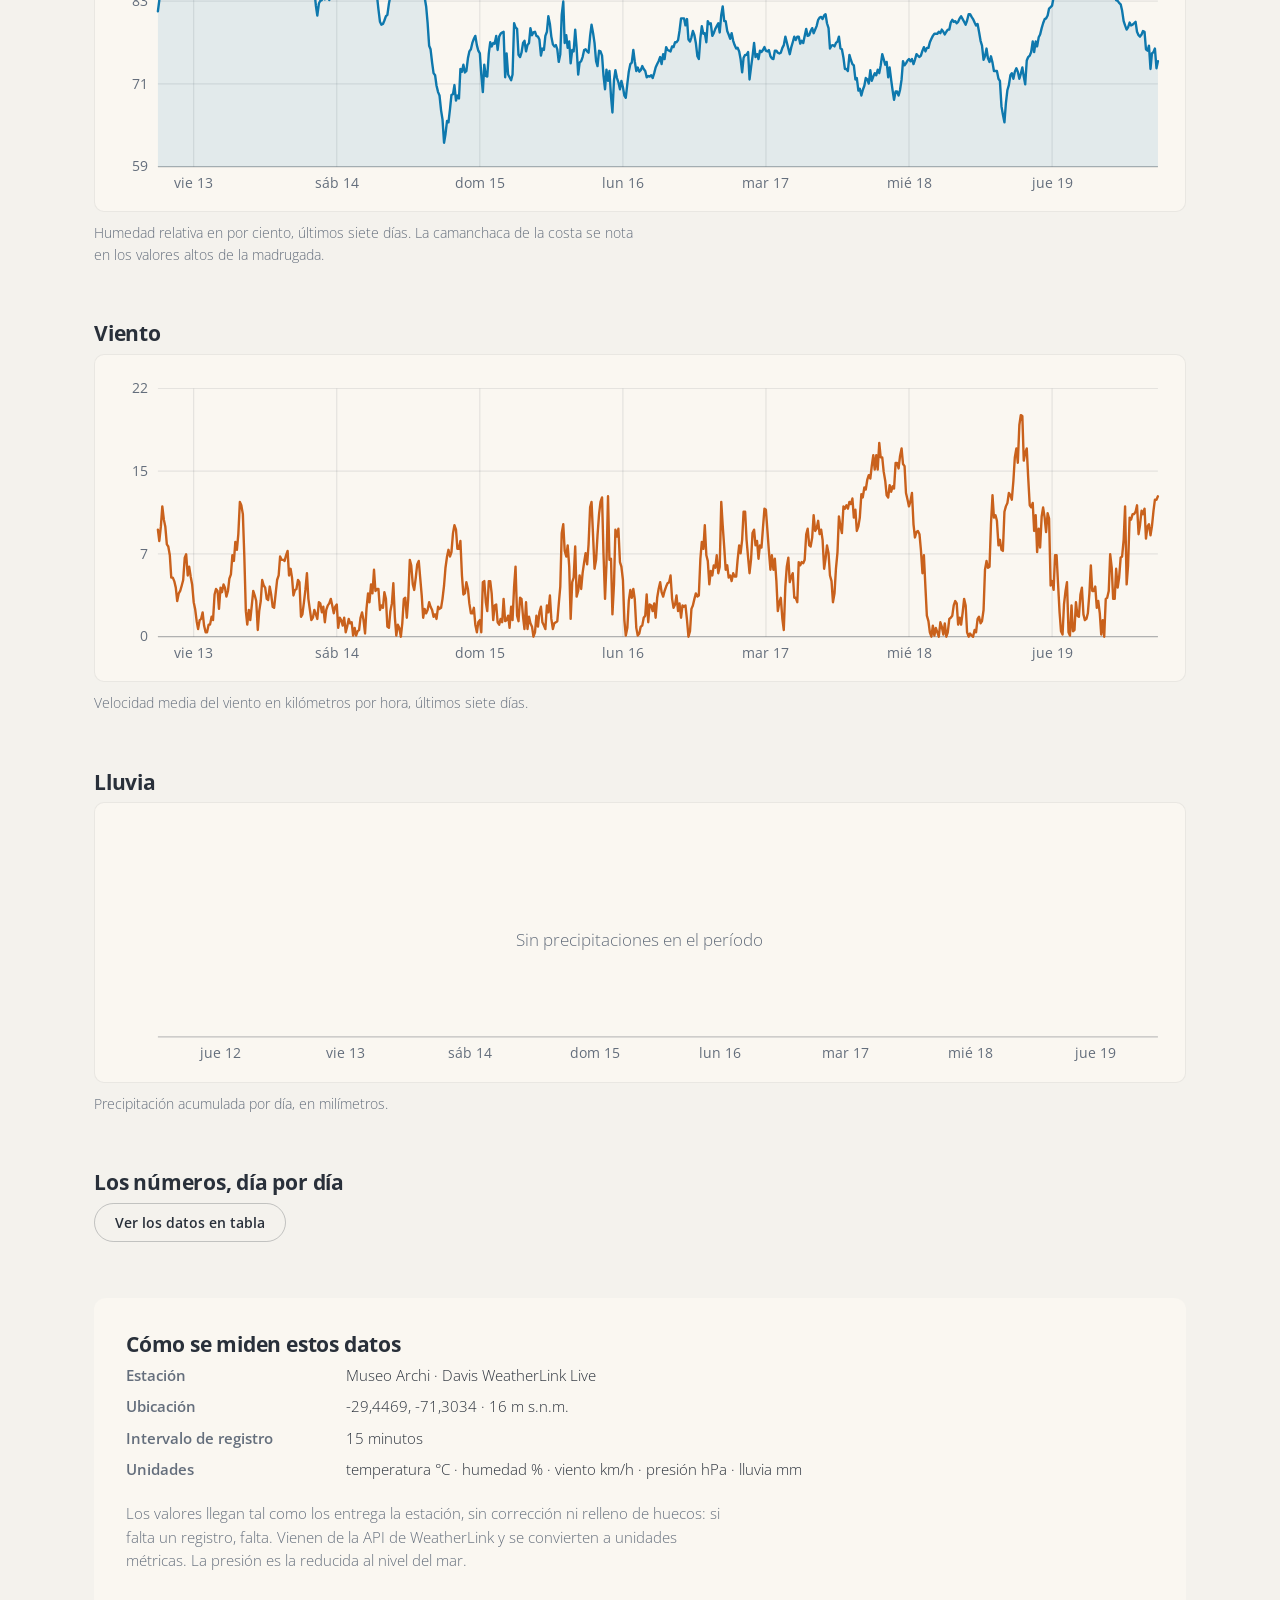
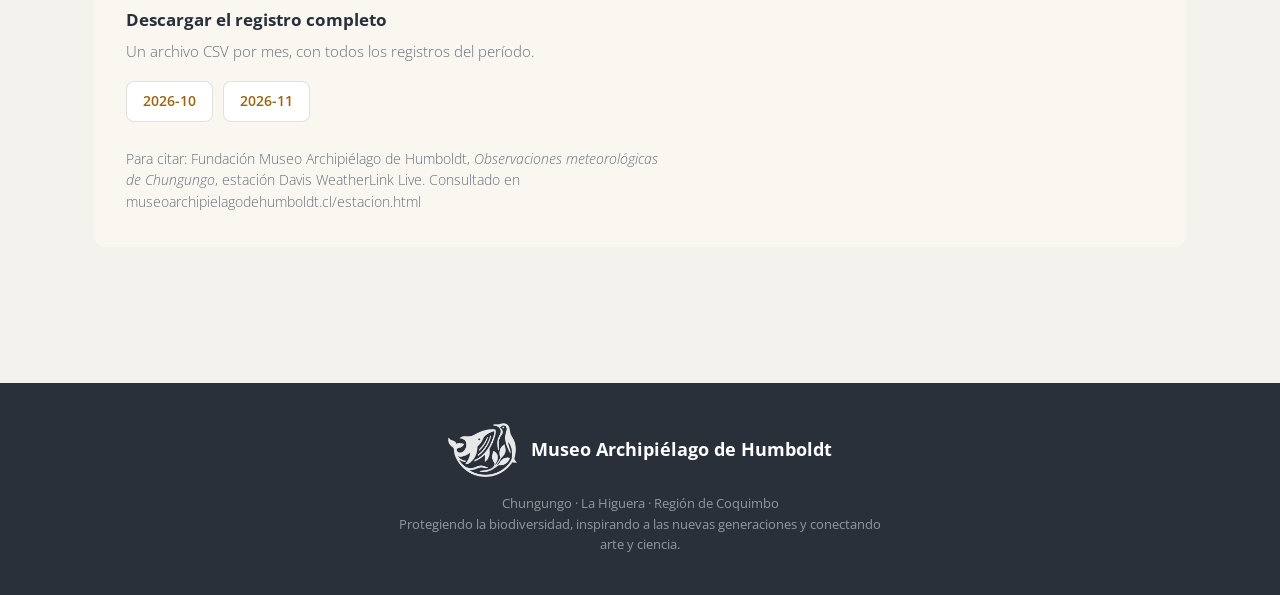
==== commit a8d05b2d: "Franja de estación en oscuro, biodiversidad en lugar de la panorámica y página de foto galería - La " ====
--- a/estacion.html
+++ b/estacion.html
@@ -68,11 +68,10 @@
       <span></span><span></span><span></span>
     </button>
     <ul class="nav-links" id="nav-links">
-      <li><a href="index.html#importancia">Importancia</a></li>
       <li><a href="index.html#quienes-somos">Quiénes somos</a></li>
-      <li><a href="index.html#galeria">Biodiversidad</a></li>
-      <li><a href="estacion.html" aria-current="page" class="es-activo">Estación</a></li>
       <li><a href="index.html#visita">Contacto</a></li>
+      <li><a href="estacion.html" aria-current="page" class="es-activo">Estación Chungungo</a></li>
+      <li><a href="galeria.html">Foto galería</a></li>
       <li class="nav-donate-item"><a href="https://fundacionmuseo.donando.cl/" target="_blank" rel="noopener noreferrer" class="nav-donate">Hazte socio</a></li>
     </ul>
   </nav>
--- a/css/styles.css
+++ b/css/styles.css
@@ -1383,3 +1383,344 @@
   .est-valor { font-size: 21px; }
   .est-nota-svg { font-size: 24px; }
 }
+
+/* ===== RESUMEN DE LA ESTACIÓN EN PORTADA ===== */
+/* Tira compacta bajo el hero: datos actuales de la estación Davis de Chungungo
+   leídos de data/estacion/resumen.json (mismo archivo que usa estacion.html). */
+.estacion-strip {
+  background: var(--deep);
+  padding: 20px 0;
+}
+
+.estacion-strip-inner {
+  display: flex;
+  align-items: center;
+  gap: 28px;
+  flex-wrap: wrap;
+}
+
+.estacion-strip-head { flex: 0 0 auto; }
+
+.estacion-strip-label {
+  display: block;
+  font-size: 0.72rem;
+  font-weight: 700;
+  letter-spacing: 0.14em;
+  text-transform: uppercase;
+  color: var(--seafoam);
+}
+
+.estacion-strip-sub {
+  font-size: 0.82rem;
+  color: rgba(255,255,255,0.65);
+  margin-top: 2px;
+}
+
+.estacion-strip-datos {
+  display: flex;
+  gap: 26px;
+  flex-wrap: wrap;
+  flex: 1 1 auto;
+}
+
+.estacion-dato dt {
+  font-size: 0.7rem;
+  letter-spacing: 0.08em;
+  text-transform: uppercase;
+  color: rgba(255,255,255,0.62);
+  font-weight: 600;
+}
+
+.estacion-dato dd {
+  font-size: 1.32rem;
+  font-weight: 700;
+  line-height: 1.2;
+  letter-spacing: -0.01em;
+  color: var(--white);
+}
+
+.estacion-strip-cta {
+  flex: 0 0 auto;
+  display: inline-flex;
+  align-items: center;
+  gap: 8px;
+  padding: 11px 20px;
+  border-radius: 999px;
+  background: var(--seafoam);
+  color: var(--deep);
+  text-decoration: none;
+  font-weight: 700;
+  font-size: 0.9rem;
+  transition: background 0.2s ease, transform 0.2s ease;
+}
+
+.estacion-strip-cta:hover { background: #FFCE7E; transform: translateY(-1px); }
+.estacion-strip-cta:focus-visible { outline: 2px solid var(--white); outline-offset: 3px; }
+
+/* ===== PÁRRAFOS DE TEXTO CORRIDO (reemplazan tarjetas) ===== */
+.prosa { max-width: 760px; }
+.prosa p { margin-bottom: 16px; color: var(--text); }
+.prosa p:last-child { margin-bottom: 0; }
+
+.prosa h3 {
+  font-size: 1.12rem;
+  font-weight: 700;
+  letter-spacing: -0.01em;
+  margin: 26px 0 10px;
+}
+
+/* Sección no plegable (la galería): mismo ritmo vertical que .section-body abierto */
+.section-estatica { padding-top: 28px; }
+
+/* ===== COLUMNA QUINCENAL ===== */
+.section--columna { background: var(--sand); }
+
+.columna-card {
+  max-width: 760px;
+  margin-top: 28px;
+  padding: 30px 32px;
+  background: var(--white);
+  border-radius: 14px;
+  border-left: 4px solid var(--seafoam);
+  box-shadow: 0 2px 18px rgba(41,48,58,0.06);
+}
+
+.columna-meta {
+  display: flex;
+  gap: 12px;
+  align-items: center;
+  flex-wrap: wrap;
+  font-size: 0.74rem;
+  letter-spacing: 0.1em;
+  text-transform: uppercase;
+  font-weight: 700;
+  color: var(--accent-ink);
+  margin-bottom: 10px;
+}
+
+.columna-autor { color: var(--muted); font-weight: 600; }
+
+.columna-titulo {
+  font-size: 1.4rem;
+  font-weight: 700;
+  letter-spacing: -0.015em;
+  margin-bottom: 10px;
+}
+
+.columna-bajada { color: var(--muted); }
+
+/* ===== INVITACIÓN A ENVIAR FOTOS ===== */
+.fotos-invite {
+  margin-top: 30px;
+  max-width: 760px;
+  padding: 28px 30px;
+  border-radius: 14px;
+  background: rgba(255,189,89,0.14);
+  border: 1px solid rgba(255,189,89,0.45);
+}
+
+.fotos-invite h3 {
+  font-size: 1.14rem;
+  font-weight: 700;
+  margin-bottom: 8px;
+}
+
+.fotos-invite p { color: var(--text); margin-bottom: 18px; }
+
+.fotos-invite-cta {
+  display: inline-flex;
+  align-items: center;
+  gap: 8px;
+  padding: 13px 24px;
+  border-radius: 999px;
+  background: var(--deep);
+  color: var(--white);
+  text-decoration: none;
+  font-weight: 700;
+  transition: background 0.2s ease, transform 0.2s ease;
+}
+
+.fotos-invite-cta:hover { background: var(--ocean-light); transform: translateY(-1px); }
+.fotos-invite-cta:focus-visible { outline: 2px solid var(--accent-ink); outline-offset: 3px; }
+
+/* ===== INSTAGRAM ===== */
+.instagram-wrap {
+  margin-top: 28px;
+  display: flex;
+  justify-content: center;
+}
+
+@media (max-width: 768px) {
+  .estacion-strip-inner { gap: 18px; }
+  .estacion-strip-datos { gap: 18px 22px; width: 100%; }
+  .estacion-strip-cta { width: 100%; justify-content: center; }
+  .columna-card { padding: 24px 22px; }
+  .fotos-invite { padding: 22px 20px; }
+  .fotos-invite-cta { width: 100%; justify-content: center; }
+}
+
+/* Respaldo visual del embed de Instagram: si embed.js no carga (bloqueadores,
+   sin conexión), el blockquote queda como una tarjeta con enlace legible. */
+.instagram-wrap .instagram-media {
+  border-radius: 14px !important;
+  padding: 26px 24px;
+  text-align: center;
+}
+
+.instagram-wrap .instagram-media > a {
+  display: inline-flex;
+  align-items: center;
+  gap: 8px;
+  padding: 12px 22px;
+  border-radius: 999px;
+  background: var(--deep);
+  color: var(--white);
+  text-decoration: none;
+  font-weight: 600;
+}
+
+.instagram-wrap .instagram-media > a:hover { background: var(--ocean-light); }
+
+/* Cuando el script sí carga, Instagram reemplaza el contenido por un iframe
+   y el enlace de respaldo deja de existir: no hay doble botón. */
+
+/* ===== PIE DEL CARRUSEL: ayuda + salida a la galería completa ===== */
+.carousel-pie {
+  display: flex;
+  align-items: center;
+  justify-content: space-between;
+  gap: 18px;
+  flex-wrap: wrap;
+  margin-top: 14px;
+}
+
+.carousel-pie .carousel-hint { margin: 0; }
+
+.carousel-cta {
+  display: inline-flex;
+  align-items: center;
+  gap: 8px;
+  padding: 11px 22px;
+  border-radius: 999px;
+  border: 1px solid rgba(255,255,255,0.35);
+  background: transparent;
+  color: var(--white);
+  text-decoration: none;
+  font-weight: 600;
+  font-size: 0.9rem;
+  transition: background 0.2s ease, border-color 0.2s ease, transform 0.2s ease;
+}
+
+.carousel-cta:hover {
+  background: rgba(255,255,255,0.1);
+  border-color: var(--seafoam);
+  transform: translateY(-1px);
+}
+
+.carousel-cta:focus-visible { outline: 2px solid var(--seafoam); outline-offset: 3px; }
+
+/* ===== PÁGINA DE FOTO GALERÍA (galeria.html) ===== */
+/* Mosaico en columnas: respeta el alto natural de cada foto (las hay
+   verticales y horizontales) sin recortarlas. */
+.mosaico-main {
+  max-width: var(--maxw);
+  margin: 0 auto;
+  padding: 120px 24px 80px;
+}
+
+.mosaico-encabezado { max-width: 720px; margin-bottom: 44px; }
+
+.mosaico-eyebrow {
+  font-size: 0.74rem;
+  font-weight: 700;
+  letter-spacing: 0.16em;
+  text-transform: uppercase;
+  color: var(--accent-ink);
+  margin-bottom: 12px;
+}
+
+.mosaico-encabezado h1 {
+  font-size: clamp(2rem, 5vw, 3rem);
+  font-weight: 800;
+  letter-spacing: -0.025em;
+  line-height: 1.1;
+  margin-bottom: 16px;
+}
+
+.mosaico-intro { color: var(--muted); font-size: 1.05rem; }
+
+.mosaico {
+  columns: 3;
+  column-gap: 18px;
+}
+
+.mosaico-item {
+  break-inside: avoid;
+  margin: 0 0 18px;
+  position: relative;
+  border-radius: 12px;
+  overflow: hidden;
+  cursor: pointer;
+  background: var(--sand);
+}
+
+.mosaico-item img {
+  display: block;
+  width: 100%;
+  height: auto;
+  transition: transform 0.4s ease;
+}
+
+.mosaico-item:hover img { transform: scale(1.03); }
+
+.mosaico-item figcaption {
+  position: absolute;
+  inset: auto 0 0 0;
+  padding: 28px 16px 14px;
+  background: linear-gradient(to top, rgba(41,48,58,0.85), rgba(41,48,58,0));
+  color: var(--white);
+  opacity: 0;
+  transition: opacity 0.3s ease;
+}
+
+.mosaico-item:hover figcaption,
+.mosaico-item:focus-within figcaption { opacity: 1; }
+
+.mosaico-pie { display: block; font-weight: 600; font-size: 0.92rem; }
+
+.mosaico-credito {
+  display: block;
+  font-size: 0.78rem;
+  color: rgba(255,255,255,0.8);
+  margin-top: 2px;
+}
+
+.mosaico-invite {
+  margin-top: 50px;
+  padding: 30px 32px;
+  border-radius: 14px;
+  background: rgba(255,189,89,0.14);
+  border: 1px solid rgba(255,189,89,0.45);
+  max-width: 760px;
+}
+
+.mosaico-invite h2 { font-size: 1.2rem; font-weight: 700; margin-bottom: 8px; }
+.mosaico-invite p { margin-bottom: 18px; }
+
+@media (max-width: 900px) {
+  .mosaico { columns: 2; }
+}
+
+@media (max-width: 768px) {
+  .mosaico-main { padding: 100px 18px 60px; }
+  .carousel-pie { justify-content: flex-start; }
+  .carousel-cta { width: 100%; justify-content: center; }
+  /* En táctil no hay hover: el pie de foto va siempre visible. */
+  .mosaico-item figcaption { opacity: 1; }
+  .mosaico-invite { padding: 24px 20px; }
+  .mosaico-invite .fotos-invite-cta { width: 100%; justify-content: center; }
+}
+
+@media (max-width: 480px) {
+  .mosaico { columns: 1; }
+}
